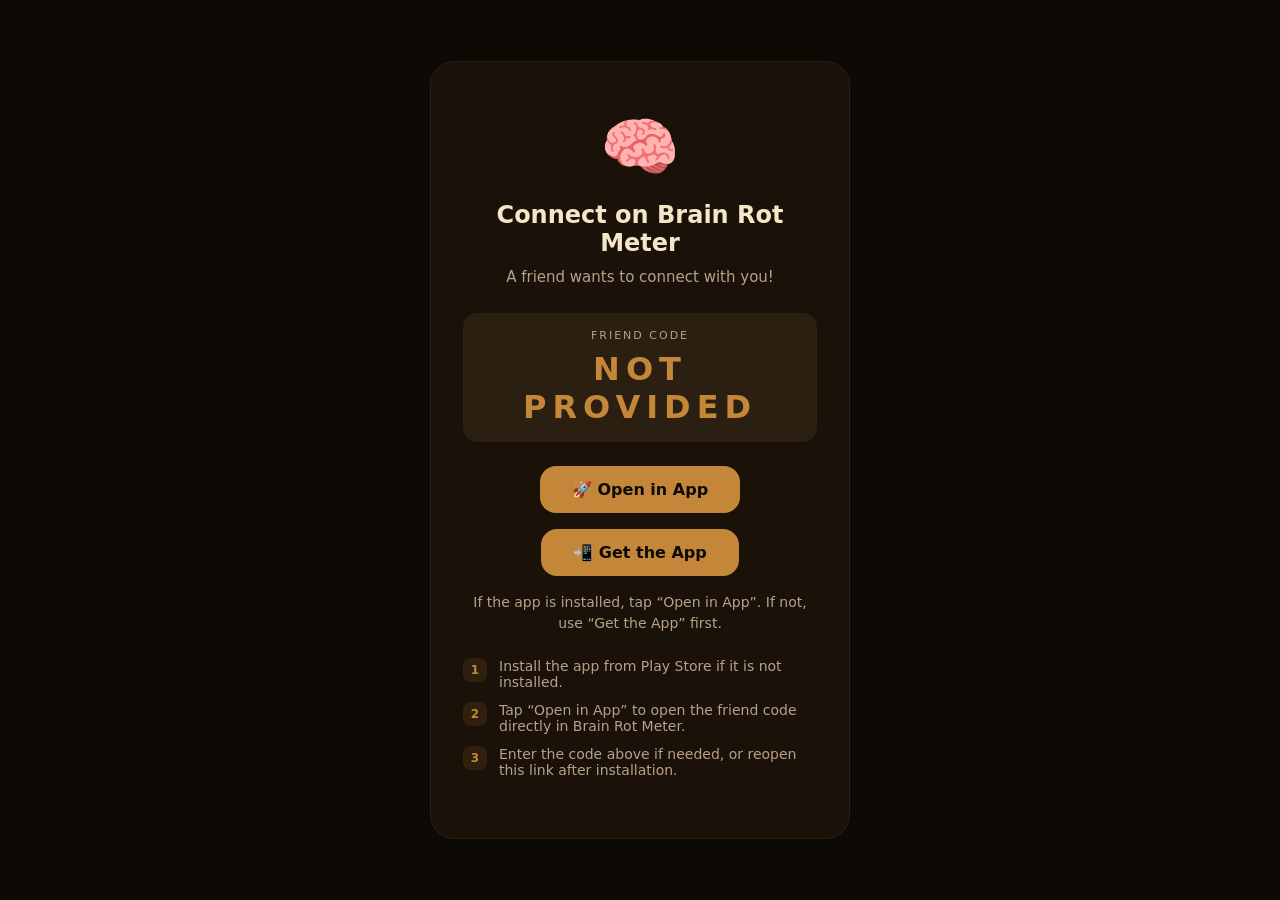
==== connect.html @ c467e9f3 "open in app" ====
<!doctype html>
<html lang="en">
  <head>
    <meta charset="UTF-8" />
    <meta name="viewport" content="width=device-width, initial-scale=1.0" />
    <title>Connect on Brain Rot Meter</title>
    <style>
      * {
        margin: 0;
        padding: 0;
        box-sizing: border-box;
      }
      body {
        font-family: "Segoe UI", system-ui, sans-serif;
        background: #0d0a06;
        color: #f5e6c8;
        display: flex;
        align-items: center;
        justify-content: center;
        min-height: 100vh;
        padding: 24px;
      }
      .card {
        background: #1a1208;
        border: 1px solid #2a1f10;
        border-radius: 24px;
        padding: 48px 32px;
        max-width: 420px;
        width: 100%;
        text-align: center;
      }
      .emoji {
        font-size: 64px;
        margin-bottom: 16px;
      }
      h1 {
        font-size: 24px;
        font-weight: 700;
        margin-bottom: 8px;
      }
      p {
        color: #b8a088;
        font-size: 15px;
        line-height: 1.6;
        margin-bottom: 24px;
      }
      .code-box {
        background: #2a1f10;
        border-radius: 14px;
        padding: 16px 24px;
        margin-bottom: 24px;
      }
      .code-box span {
        font-size: 32px;
        font-weight: 900;
        color: #c4873a;
        letter-spacing: 6px;
      }
      .code-box .label {
        font-size: 11px;
        text-transform: uppercase;
        letter-spacing: 2px;
        color: #b8a088;
        margin-bottom: 8px;
      }
      .btn {
        display: inline-flex;
        align-items: center;
        gap: 8px;
        background: #c4873a;
        color: #0d0a06;
        text-decoration: none;
        font-weight: 700;
        font-size: 16px;
        padding: 14px 32px;
        border-radius: 16px;
        margin-bottom: 16px;
        transition: opacity 0.2s;
      }
      .btn:hover {
        opacity: 0.9;
      }
      .steps {
        text-align: left;
        margin-top: 24px;
      }
      .step {
        display: flex;
        gap: 12px;
        margin-bottom: 12px;
        font-size: 14px;
        color: #b8a088;
      }
      .step-num {
        background: #c4873a20;
        color: #c4873a;
        border-radius: 8px;
        width: 24px;
        height: 24px;
        display: flex;
        align-items: center;
        justify-content: center;
        font-weight: 800;
        font-size: 12px;
        flex-shrink: 0;
      }
    </style>
  </head>
  <body>
    <div class="card">
      <div class="emoji">🧠</div>
      <h1>Connect on Brain Rot Meter</h1>
      <p>A friend wants to connect with you!</p>

      <div class="code-box">
        <div class="label">Friend Code</div>
        <span id="code">------</span>
      </div>

      <a class="btn" id="open-app-btn" href="#" onclick="openInApp(event)">
        🚀 Open in App
      </a>

      <a
        class="btn"
        href="https://play.google.com/store/apps/details?id=com.ramascript.brainrotmeter"
        target="_blank"
        rel="noopener noreferrer"
      >
        📲 Get the App
      </a>

      <p
        style="
          color: #b8a088;
          margin: 0 0 24px;
          font-size: 14px;
          line-height: 1.5;
        "
      >
        If the app is installed, tap “Open in App”. If not, use “Get the App”
        first.
      </p>

      <div class="steps">
        <div class="step">
          <div class="step-num">1</div>
          <div>Install the app from Play Store if it is not installed.</div>
        </div>
        <div class="step">
          <div class="step-num">2</div>
          <div>
            Tap “Open in App” to open the friend code directly in Brain Rot
            Meter.
          </div>
        </div>
        <div class="step">
          <div class="step-num">3</div>
          <div>
            Enter the code above if needed, or reopen this link after
            installation.
          </div>
        </div>
      </div>
    </div>

    <script>
      const params = new URLSearchParams(window.location.search);
      const code = params.get("code");
      const codeNode = document.getElementById("code");
      const host = "ramascript.github.io";
      const path = "/brain-rot-meter/connect";
      const packageName = "com.ramascript.brainrotmeter";
      const fallbackUrl =
        "https://play.google.com/store/apps/details?id=com.ramascript.brainrotmeter";

      function buildIntentUrl(codeValue) {
        const query = codeValue ? `?code=${encodeURIComponent(codeValue)}` : "";
        return `intent://${host}${path}${query}#Intent;scheme=https;package=${packageName};S.browser_fallback_url=${encodeURIComponent(fallbackUrl)};end`;
      }

      function openInApp(event) {
        event.preventDefault();
        const intentUrl = buildIntentUrl(code);
        const start = Date.now();
        const fallbackTimer = setTimeout(() => {
          window.location.href = fallbackUrl;
        }, 1200);

        window.location.href = intentUrl;

        document.addEventListener("visibilitychange", () => {
          if (document.hidden) {
            clearTimeout(fallbackTimer);
          }
        });
      }

      if (code) {
        codeNode.textContent = code.toUpperCase();
      } else {
        codeNode.textContent = "NOT PROVIDED";
      }
    </script>
  </body>
</html>
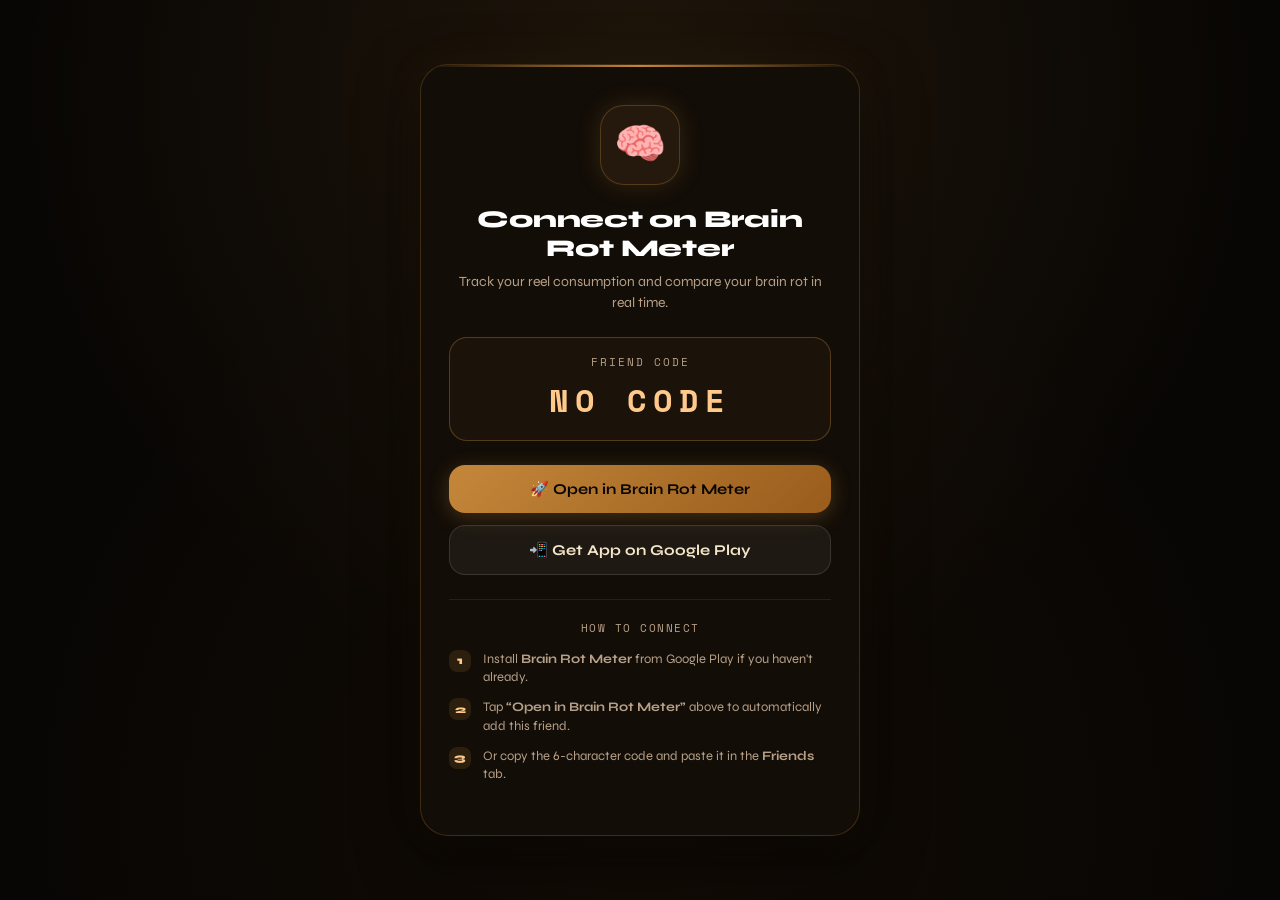
==== commit 3e909161: "feat(web): update domain to ramascript.com, add friends showcase, 25 brain stages, and rich connect " ====
--- a/connect.html
+++ b/connect.html
@@ -3,7 +3,44 @@
   <head>
     <meta charset="UTF-8" />
     <meta name="viewport" content="width=device-width, initial-scale=1.0" />
-    <title>Connect on Brain Rot Meter</title>
+    <title>Connect with Friends — Brain Rot Meter</title>
+    <meta
+      name="description"
+      content="A friend challenged you to connect on Brain Rot Meter! Compare your daily Instagram Reels and YouTube Shorts screen rot in real time."
+    />
+    <meta name="theme-color" content="#0d0a06" />
+
+    <!-- Open Graph / Facebook / WhatsApp -->
+    <meta property="og:type" content="website" />
+    <meta property="og:title" content="🧠 Connect on Brain Rot Meter" />
+    <meta
+      property="og:description"
+      content="Track your reel consumption and see who rots their brain faster. No fluff, just the raw truth."
+    />
+    <meta
+      property="og:image"
+      content="https://ramascript.com/brain-rot-meter/og-image.png"
+    />
+    <meta
+      property="og:url"
+      content="https://ramascript.com/brain-rot-meter/connect"
+    />
+
+    <!-- Twitter Card -->
+    <meta name="twitter:card" content="summary_large_image" />
+    <meta name="twitter:title" content="🧠 Connect on Brain Rot Meter" />
+    <meta
+      name="twitter:description"
+      content="Compare your daily reel consumption with friends in real time."
+    />
+
+    <link rel="preconnect" href="https://fonts.googleapis.com" />
+    <link rel="preconnect" href="https://fonts.gstatic.com" crossorigin />
+    <link
+      href="https://fonts.googleapis.com/css2?family=Space+Mono:wght@400;700&family=Syne:wght@600;700;800&display=swap"
+      rel="stylesheet"
+    />
+
     <style>
       * {
         margin: 0;
@@ -11,181 +48,415 @@
         box-sizing: border-box;
       }
       body {
-        font-family: "Segoe UI", system-ui, sans-serif;
-        background: #0d0a06;
+        font-family: "Syne", system-ui, -apple-system, sans-serif;
+        background: #080604;
         color: #f5e6c8;
         display: flex;
         align-items: center;
         justify-content: center;
         min-height: 100vh;
-        padding: 24px;
+        padding: 24px 16px;
+        background-image: 
+          radial-gradient(circle at 50% 10%, rgba(196, 135, 58, 0.12) 0%, transparent 60%),
+          radial-gradient(circle at 50% 90%, rgba(139, 69, 19, 0.08) 0%, transparent 60%);
       }
       .card {
-        background: #1a1208;
-        border: 1px solid #2a1f10;
-        border-radius: 24px;
-        padding: 48px 32px;
-        max-width: 420px;
+        background: #120d07;
+        border: 1px solid rgba(196, 135, 58, 0.25);
+        border-radius: 28px;
+        padding: 40px 28px;
+        max-width: 440px;
         width: 100%;
         text-align: center;
-      }
-      .emoji {
-        font-size: 64px;
-        margin-bottom: 16px;
+        box-shadow: 0 20px 60px rgba(0, 0, 0, 0.6), 0 0 40px rgba(196, 135, 58, 0.08);
+        position: relative;
+        overflow: hidden;
+      }
+      .card::before {
+        content: "";
+        position: absolute;
+        top: 0;
+        left: 0;
+        right: 0;
+        height: 2px;
+        background: linear-gradient(90deg, transparent, #c4873a, transparent);
+      }
+      .emoji-wrap {
+        display: inline-flex;
+        align-items: center;
+        justify-content: center;
+        width: 80px;
+        height: 80px;
+        background: rgba(196, 135, 58, 0.1);
+        border: 1px solid rgba(196, 135, 58, 0.3);
+        border-radius: 24px;
+        font-size: 42px;
+        margin-bottom: 20px;
+        box-shadow: 0 0 24px rgba(196, 135, 58, 0.2);
       }
       h1 {
         font-size: 24px;
+        font-weight: 800;
+        margin-bottom: 8px;
+        color: #fff;
+        letter-spacing: -0.01em;
+      }
+      .subtitle {
+        color: #b8a088;
+        font-size: 14px;
+        line-height: 1.5;
+        margin-bottom: 24px;
+      }
+
+      /* Inviter preview badge */
+      .inviter-card {
+        background: rgba(196, 135, 58, 0.08);
+        border: 1px dashed rgba(196, 135, 58, 0.35);
+        border-radius: 16px;
+        padding: 14px 16px;
+        margin-bottom: 20px;
+        display: none; /* Shown dynamically if name exists */
+        align-items: center;
+        gap: 12px;
+        text-align: left;
+      }
+      .inviter-avatar {
+        font-size: 26px;
+        width: 44px;
+        height: 44px;
+        background: rgba(196, 135, 58, 0.15);
+        border-radius: 12px;
+        display: flex;
+        align-items: center;
+        justify-content: center;
+        flex-shrink: 0;
+      }
+      .inviter-info {
+        flex: 1;
+        min-width: 0;
+      }
+      .inviter-name {
+        font-size: 15px;
         font-weight: 700;
-        margin-bottom: 8px;
-      }
-      p {
-        color: #b8a088;
-        font-size: 15px;
-        line-height: 1.6;
+        color: #fff;
+        white-space: nowrap;
+        overflow: hidden;
+        text-overflow: ellipsis;
+      }
+      .inviter-status {
+        font-size: 12px;
+        color: #c4873a;
+        font-weight: 600;
+      }
+
+      /* Code box */
+      .code-box {
+        background: #1b130a;
+        border: 1px solid rgba(196, 135, 58, 0.35);
+        border-radius: 18px;
+        padding: 16px 20px;
         margin-bottom: 24px;
-      }
-      .code-box {
-        background: #2a1f10;
-        border-radius: 14px;
-        padding: 16px 24px;
-        margin-bottom: 24px;
-      }
-      .code-box span {
-        font-size: 32px;
-        font-weight: 900;
-        color: #c4873a;
-        letter-spacing: 6px;
+        position: relative;
       }
       .code-box .label {
         font-size: 11px;
+        font-family: "Space Mono", monospace;
         text-transform: uppercase;
         letter-spacing: 2px;
         color: #b8a088;
-        margin-bottom: 8px;
+        margin-bottom: 6px;
+      }
+      .code-display {
+        font-family: "Space Mono", monospace;
+        font-size: 32px;
+        font-weight: 700;
+        color: #ffc98b;
+        letter-spacing: 6px;
+        display: block;
+      }
+      .copy-btn {
+        margin-top: 10px;
+        display: inline-flex;
+        align-items: center;
+        gap: 6px;
+        background: rgba(196, 135, 58, 0.12);
+        border: 1px solid rgba(196, 135, 58, 0.3);
+        color: #f5e6c8;
+        padding: 6px 14px;
+        border-radius: 10px;
+        font-size: 12px;
+        font-weight: 600;
+        cursor: pointer;
+        transition: all 0.2s;
+      }
+      .copy-btn:hover {
+        background: rgba(196, 135, 58, 0.25);
+        color: #fff;
+      }
+
+      /* Primary buttons */
+      .actions {
+        display: flex;
+        flex-direction: column;
+        gap: 12px;
+        margin-bottom: 24px;
       }
       .btn {
         display: inline-flex;
         align-items: center;
-        gap: 8px;
-        background: #c4873a;
-        color: #0d0a06;
+        justify-content: center;
+        gap: 10px;
+        padding: 15px 24px;
+        border-radius: 16px;
+        font-size: 15px;
+        font-weight: 700;
         text-decoration: none;
-        font-weight: 700;
-        font-size: 16px;
-        padding: 14px 32px;
-        border-radius: 16px;
-        margin-bottom: 16px;
-        transition: opacity 0.2s;
-      }
-      .btn:hover {
-        opacity: 0.9;
-      }
+        cursor: pointer;
+        transition: transform 0.15s, opacity 0.2s, box-shadow 0.2s;
+      }
+      .btn:active {
+        transform: scale(0.98);
+      }
+      .btn-primary {
+        background: linear-gradient(135deg, #c4873a 0%, #995c1c 100%);
+        color: #080604;
+        box-shadow: 0 4px 20px rgba(196, 135, 58, 0.3);
+      }
+      .btn-primary:hover {
+        opacity: 0.95;
+        box-shadow: 0 6px 24px rgba(196, 135, 58, 0.45);
+      }
+      .btn-secondary {
+        background: rgba(255, 255, 255, 0.05);
+        border: 1px solid rgba(255, 255, 255, 0.12);
+        color: #f5e6c8;
+      }
+      .btn-secondary:hover {
+        background: rgba(255, 255, 255, 0.08);
+      }
+
+      /* How it works */
       .steps {
         text-align: left;
-        margin-top: 24px;
+        border-top: 1px solid rgba(196, 135, 58, 0.15);
+        padding-top: 20px;
+      }
+      .steps-title {
+        font-size: 11px;
+        font-family: "Space Mono", monospace;
+        text-transform: uppercase;
+        letter-spacing: 1.5px;
+        color: #b8a088;
+        margin-bottom: 14px;
+        text-align: center;
       }
       .step {
         display: flex;
         gap: 12px;
         margin-bottom: 12px;
-        font-size: 14px;
+        font-size: 13px;
         color: #b8a088;
+        line-height: 1.4;
       }
       .step-num {
-        background: #c4873a20;
-        color: #c4873a;
+        background: rgba(196, 135, 58, 0.15);
+        color: #ffc98b;
         border-radius: 8px;
-        width: 24px;
-        height: 24px;
+        width: 22px;
+        height: 22px;
         display: flex;
         align-items: center;
         justify-content: center;
         font-weight: 800;
-        font-size: 12px;
+        font-size: 11px;
         flex-shrink: 0;
+      }
+
+      /* Toast */
+      #toast {
+        position: fixed;
+        bottom: 24px;
+        left: 50%;
+        transform: translateX(-50%) translateY(100px);
+        background: #2a1a08;
+        border: 1px solid #c4873a;
+        color: #fff;
+        padding: 10px 20px;
+        border-radius: 12px;
+        font-size: 13px;
+        font-weight: 600;
+        box-shadow: 0 10px 30px rgba(0, 0, 0, 0.7);
+        opacity: 0;
+        transition: all 0.3s cubic-bezier(0.18, 0.89, 0.32, 1.28);
+        pointer-events: none;
+        z-index: 100;
+      }
+      #toast.show {
+        transform: translateX(-50%) translateY(0);
+        opacity: 1;
       }
     </style>
   </head>
   <body>
     <div class="card">
-      <div class="emoji">🧠</div>
-      <h1>Connect on Brain Rot Meter</h1>
-      <p>A friend wants to connect with you!</p>
-
+      <div class="emoji-wrap" id="header-emoji">🧠</div>
+      <h1 id="title-text">Connect on Brain Rot Meter</h1>
+      <p class="subtitle" id="subtitle-text">
+        Track your reel consumption and compare your brain rot in real time.
+      </p>
+
+      <!-- Dynamic Inviter Preview -->
+      <div class="inviter-card" id="inviter-card">
+        <div class="inviter-avatar" id="inviter-avatar">🫡</div>
+        <div class="inviter-info">
+          <div class="inviter-name" id="inviter-name">Friend</div>
+          <div class="inviter-status" id="inviter-status">
+            Active on Brain Rot Meter
+          </div>
+        </div>
+      </div>
+
+      <!-- Friend Code Display -->
       <div class="code-box">
         <div class="label">Friend Code</div>
-        <span id="code">------</span>
+        <span class="code-display" id="code">------</span>
+        <button class="copy-btn" id="copy-btn" onclick="copyCode()">
+          📋 Copy Code
+        </button>
       </div>
 
-      <a class="btn" id="open-app-btn" href="#" onclick="openInApp(event)">
-        🚀 Open in App
-      </a>
-
-      <a
-        class="btn"
-        href="https://play.google.com/store/apps/details?id=com.ramascript.brainrotmeter"
-        target="_blank"
-        rel="noopener noreferrer"
-      >
-        📲 Get the App
-      </a>
-
-      <p
-        style="
-          color: #b8a088;
-          margin: 0 0 24px;
-          font-size: 14px;
-          line-height: 1.5;
-        "
-      >
-        If the app is installed, tap “Open in App”. If not, use “Get the App”
-        first.
-      </p>
-
+      <!-- Actions -->
+      <div class="actions">
+        <a class="btn btn-primary" id="open-app-btn" href="#" onclick="openInApp(event)">
+          🚀 Open in Brain Rot Meter
+        </a>
+        <a
+          class="btn btn-secondary"
+          id="play-store-btn"
+          href="https://play.google.com/store/apps/details?id=com.ramascript.brainrotmeter"
+          target="_blank"
+          rel="noopener noreferrer"
+        >
+          📲 Get App on Google Play
+        </a>
+      </div>
+
+      <!-- Steps -->
       <div class="steps">
+        <div class="steps-title">How To Connect</div>
         <div class="step">
           <div class="step-num">1</div>
-          <div>Install the app from Play Store if it is not installed.</div>
+          <div>Install <strong>Brain Rot Meter</strong> from Google Play if you haven't already.</div>
         </div>
         <div class="step">
           <div class="step-num">2</div>
-          <div>
-            Tap “Open in App” to open the friend code directly in Brain Rot
-            Meter.
-          </div>
+          <div>Tap <strong>“Open in Brain Rot Meter”</strong> above to automatically add this friend.</div>
         </div>
         <div class="step">
           <div class="step-num">3</div>
-          <div>
-            Enter the code above if needed, or reopen this link after
-            installation.
-          </div>
+          <div>Or copy the 6-character code and paste it in the <strong>Friends</strong> tab.</div>
         </div>
       </div>
     </div>
 
+    <div id="toast">Copied to clipboard!</div>
+
     <script>
       const params = new URLSearchParams(window.location.search);
-      const code = params.get("code");
+      const code = (params.get("code") || "").trim().toUpperCase();
+      const inviterName = (params.get("name") || "").trim();
+      const inviterStage = (params.get("stage") || "").trim();
+      const inviterCount = params.get("count");
+
       const codeNode = document.getElementById("code");
-      const host = "ramascript.github.io";
-      const path = "/brain-rot-meter/connect";
+      const titleNode = document.getElementById("title-text");
+      const subtitleNode = document.getElementById("subtitle-text");
+      const inviterCard = document.getElementById("inviter-card");
+      const inviterNameNode = document.getElementById("inviter-name");
+      const inviterStatusNode = document.getElementById("inviter-status");
+      const inviterAvatarNode = document.getElementById("inviter-avatar");
+      const openAppBtn = document.getElementById("open-app-btn");
+      const playStoreBtn = document.getElementById("play-store-btn");
+
       const packageName = "com.ramascript.brainrotmeter";
-      const fallbackUrl =
-        "https://play.google.com/store/apps/details?id=com.ramascript.brainrotmeter";
+      const fallbackUrl = `https://play.google.com/store/apps/details?id=${packageName}&referrer=utm_source%3Dfriend_invite${code ? `%26utm_campaign%3Dcode_${code}` : ''}`;
+      playStoreBtn.href = fallbackUrl;
+
+      // Stage name/emoji helper
+      const STAGE_MOODS = {
+        1: "Perfectly Healthy 🌱",
+        2: "Slightly Distracted 🙂",
+        3: "Brain Fog 🌫️",
+        4: "Sleepy Mode 😴",
+        5: "Overstimulated ⚡",
+        6: "Fried 🍳",
+        7: "Damaged 💀",
+        8: "Rotting 🦠",
+        9: "Critical ☢️",
+        10: "Dead Brain ⬛",
+        11: "Ghost Brain 👻",
+        15: "Internet Spirit 🔮",
+        20: "Cosmic Doomscroller 🌀",
+        25: "Singular Omni-Mind ☠️"
+      };
+
+      // Populate Code
+      if (code) {
+        codeNode.textContent = code;
+      } else {
+        codeNode.textContent = "NO CODE";
+        document.getElementById("copy-btn").style.display = "none";
+      }
+
+      // Populate Inviter Details if provided
+      if (inviterName) {
+        titleNode.textContent = `${inviterName} challenged you!`;
+        subtitleNode.textContent = "Connect to see who is doomscrolling more reels every day.";
+        inviterCard.style.display = "flex";
+        inviterNameNode.textContent = inviterName;
+
+        let statusText = "Ready to compare brain rot";
+        if (inviterCount && Number(inviterCount) > 0) {
+          statusText = `${inviterCount} reels watched today`;
+        } else if (inviterStage) {
+          statusText = `Stage ${inviterStage}: ${STAGE_MOODS[inviterStage] || 'Active Scroller'}`;
+        }
+        inviterStatusNode.textContent = statusText;
+
+        if (inviterStage && Number(inviterStage) >= 10) {
+          inviterAvatarNode.textContent = "🧟";
+        } else if (inviterStage && Number(inviterStage) >= 6) {
+          inviterAvatarNode.textContent = "🍳";
+        } else {
+          inviterAvatarNode.textContent = "🧠";
+        }
+      }
+
+      // Dynamic host resolution: Works for ramascript.com, ramascript.github.io, localhost, etc.
+      const currentHost = window.location.host || "ramascript.com";
+      const currentPath = window.location.pathname.replace(/\/connect(\.html)?$/, '/connect').replace(/\/$/, '');
 
       function buildIntentUrl(codeValue) {
         const query = codeValue ? `?code=${encodeURIComponent(codeValue)}` : "";
-        return `intent://${host}${path}${query}#Intent;scheme=https;package=${packageName};S.browser_fallback_url=${encodeURIComponent(fallbackUrl)};end`;
-      }
+        // Modern Android Intent URL
+        return `intent://${currentHost}${currentPath}${query}#Intent;scheme=https;package=${packageName};S.browser_fallback_url=${encodeURIComponent(fallbackUrl)};end`;
+      }
+
+      const intentUrl = buildIntentUrl(code);
+      openAppBtn.href = intentUrl;
 
       function openInApp(event) {
-        event.preventDefault();
-        const intentUrl = buildIntentUrl(code);
-        const start = Date.now();
+        if (event) event.preventDefault();
+        if (!code) {
+          window.location.href = fallbackUrl;
+          return;
+        }
+
+        // Try direct custom scheme fallback first, then intent
         const fallbackTimer = setTimeout(() => {
+          // If browser is still open after 1.4s, offer download/fallback
           window.location.href = fallbackUrl;
-        }, 1200);
+        }, 1400);
 
         window.location.href = intentUrl;
 
@@ -196,10 +467,36 @@
         });
       }
 
-      if (code) {
-        codeNode.textContent = code.toUpperCase();
-      } else {
-        codeNode.textContent = "NOT PROVIDED";
+      function copyCode() {
+        if (!code) return;
+        navigator.clipboard.writeText(code).then(() => {
+          showToast(`Friend code ${code} copied!`);
+        }).catch(() => {
+          // Fallback
+          const ta = document.createElement("textarea");
+          ta.value = code;
+          document.body.appendChild(ta);
+          ta.select();
+          document.execCommand("copy");
+          document.body.removeChild(ta);
+          showToast(`Friend code ${code} copied!`);
+        });
+      }
+
+      function showToast(msg) {
+        const toast = document.getElementById("toast");
+        toast.textContent = msg;
+        toast.classList.add("show");
+        setTimeout(() => toast.classList.remove("show"), 2500);
+      }
+
+      // Auto-trigger if launched on mobile with a valid code
+      const isMobile = /Android|iPhone|iPad|iPod/i.test(navigator.userAgent);
+      if (isMobile && code && !sessionStorage.getItem("attempted_app_open")) {
+        sessionStorage.setItem("attempted_app_open", "true");
+        setTimeout(() => {
+          openInApp();
+        }, 300);
       }
     </script>
   </body>
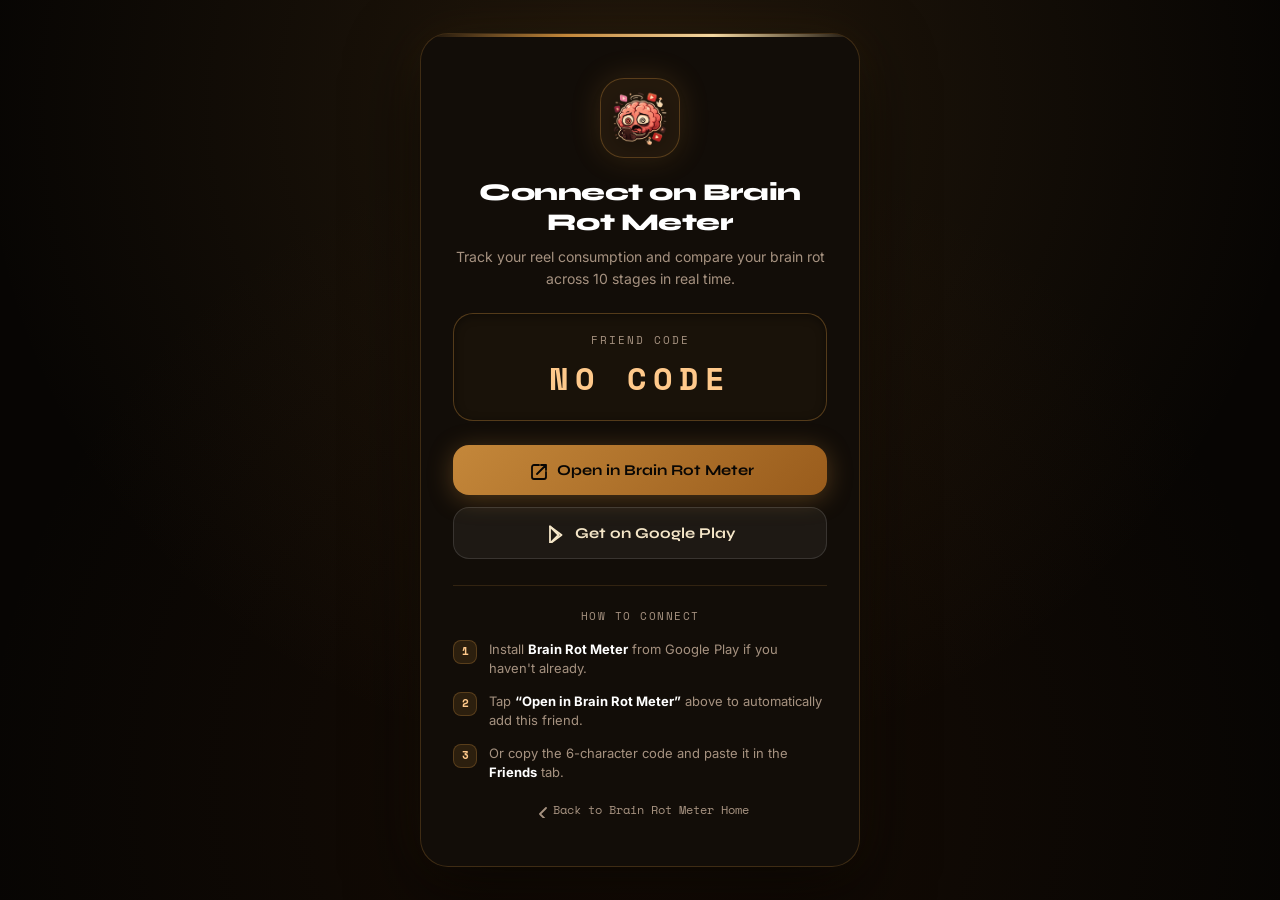
==== commit 3baa2afa: "new" ====
--- a/connect.html
+++ b/connect.html
@@ -6,16 +6,16 @@
     <title>Connect with Friends — Brain Rot Meter</title>
     <meta
       name="description"
-      content="A friend challenged you to connect on Brain Rot Meter! Compare your daily Instagram Reels and YouTube Shorts screen rot in real time."
+      content="A friend challenged you to connect on Brain Rot Meter! Compare your daily Instagram Reels and YouTube Shorts screen rot in real time across 10 stages."
     />
-    <meta name="theme-color" content="#0d0a06" />
-
-    <!-- Open Graph / Facebook / WhatsApp -->
+    <meta name="theme-color" content="#080604" />
+
+    <!-- Open Graph -->
     <meta property="og:type" content="website" />
-    <meta property="og:title" content="🧠 Connect on Brain Rot Meter" />
+    <meta property="og:title" content="Connect on Brain Rot Meter" />
     <meta
       property="og:description"
-      content="Track your reel consumption and see who rots their brain faster. No fluff, just the raw truth."
+      content="Track your reel consumption and see who rots their brain faster across 10 stages. No fluff, just the raw truth."
     />
     <meta
       property="og:image"
@@ -28,7 +28,7 @@
 
     <!-- Twitter Card -->
     <meta name="twitter:card" content="summary_large_image" />
-    <meta name="twitter:title" content="🧠 Connect on Brain Rot Meter" />
+    <meta name="twitter:title" content="Connect on Brain Rot Meter" />
     <meta
       name="twitter:description"
       content="Compare your daily reel consumption with friends in real time."
@@ -37,105 +37,159 @@
     <link rel="preconnect" href="https://fonts.googleapis.com" />
     <link rel="preconnect" href="https://fonts.gstatic.com" crossorigin />
     <link
-      href="https://fonts.googleapis.com/css2?family=Space+Mono:wght@400;700&family=Syne:wght@600;700;800&display=swap"
+      href="https://fonts.googleapis.com/css2?family=Space+Mono:wght@400;700&family=Syne:wght@600;700;800&family=Inter:wght@400;500;600;700&display=swap"
       rel="stylesheet"
     />
 
     <style>
+      :root {
+        --bg: #070503;
+        --card-bg: #120d08;
+        --accent: #F4D7A1;
+        --secondary: #FFC98B;
+        --primary: #C4873A;
+        --border: rgba(196, 135, 58, 0.25);
+        --text: #F5E6C8;
+        --text-dim: #A69280;
+        --font-display: "Syne", sans-serif;
+        --font-mono: "Space Mono", monospace;
+        --font-body: "Inter", sans-serif;
+      }
+
       * {
         margin: 0;
         padding: 0;
         box-sizing: border-box;
       }
+
       body {
-        font-family: "Syne", system-ui, -apple-system, sans-serif;
-        background: #080604;
-        color: #f5e6c8;
+        font-family: var(--font-body);
+        background: var(--bg);
+        color: var(--text);
         display: flex;
         align-items: center;
         justify-content: center;
         min-height: 100vh;
-        padding: 24px 16px;
+        padding: 32px 16px;
         background-image: 
-          radial-gradient(circle at 50% 10%, rgba(196, 135, 58, 0.12) 0%, transparent 60%),
-          radial-gradient(circle at 50% 90%, rgba(139, 69, 19, 0.08) 0%, transparent 60%);
-      }
+          radial-gradient(circle at 50% 12%, rgba(196, 135, 58, 0.15) 0%, transparent 65%),
+          radial-gradient(circle at 50% 88%, rgba(139, 69, 19, 0.12) 0%, transparent 65%);
+        background-attachment: fixed;
+      }
+
+      /* Hugeicons inline styling */
+      .hgi {
+        width: 20px;
+        height: 20px;
+        display: inline-block;
+        vertical-align: middle;
+        stroke: currentColor;
+        stroke-width: 1.8;
+        stroke-linecap: round;
+        stroke-linejoin: round;
+        fill: none;
+        flex-shrink: 0;
+      }
+      .hgi-sm { width: 16px; height: 16px; }
+      .hgi-md { width: 22px; height: 22px; }
+      .hgi-lg { width: 28px; height: 28px; }
+
       .card {
-        background: #120d07;
-        border: 1px solid rgba(196, 135, 58, 0.25);
+        background: var(--card-bg);
+        border: 1px solid var(--border);
         border-radius: 28px;
-        padding: 40px 28px;
+        padding: 44px 32px;
         max-width: 440px;
         width: 100%;
         text-align: center;
-        box-shadow: 0 20px 60px rgba(0, 0, 0, 0.6), 0 0 40px rgba(196, 135, 58, 0.08);
+        box-shadow: 0 24px 70px rgba(0, 0, 0, 0.7), 0 0 50px rgba(196, 135, 58, 0.1);
         position: relative;
         overflow: hidden;
-      }
+        backdrop-filter: blur(16px);
+      }
+
       .card::before {
         content: "";
         position: absolute;
         top: 0;
         left: 0;
         right: 0;
-        height: 2px;
-        background: linear-gradient(90deg, transparent, #c4873a, transparent);
-      }
-      .emoji-wrap {
+        height: 3px;
+        background: linear-gradient(90deg, transparent, var(--primary), var(--accent), transparent);
+      }
+
+      .brand-wrap {
         display: inline-flex;
         align-items: center;
         justify-content: center;
         width: 80px;
         height: 80px;
         background: rgba(196, 135, 58, 0.1);
-        border: 1px solid rgba(196, 135, 58, 0.3);
+        border: 1px solid rgba(196, 135, 58, 0.35);
         border-radius: 24px;
-        font-size: 42px;
         margin-bottom: 20px;
-        box-shadow: 0 0 24px rgba(196, 135, 58, 0.2);
-      }
+        box-shadow: 0 0 30px rgba(196, 135, 58, 0.2);
+        position: relative;
+      }
+
+      .brand-logo-img {
+        width: 56px;
+        height: 56px;
+        object-fit: contain;
+        filter: drop-shadow(0 4px 12px rgba(0,0,0,0.4));
+      }
+
       h1 {
+        font-family: var(--font-display);
         font-size: 24px;
         font-weight: 800;
         margin-bottom: 8px;
         color: #fff;
-        letter-spacing: -0.01em;
-      }
+        letter-spacing: -0.02em;
+        line-height: 1.25;
+      }
+
       .subtitle {
-        color: #b8a088;
+        color: var(--text-dim);
         font-size: 14px;
-        line-height: 1.5;
+        line-height: 1.55;
         margin-bottom: 24px;
-      }
-
-      /* Inviter preview badge */
+        font-family: var(--font-body);
+      }
+
+      /* Inviter preview card */
       .inviter-card {
         background: rgba(196, 135, 58, 0.08);
         border: 1px dashed rgba(196, 135, 58, 0.35);
-        border-radius: 16px;
-        padding: 14px 16px;
-        margin-bottom: 20px;
-        display: none; /* Shown dynamically if name exists */
-        align-items: center;
-        gap: 12px;
+        border-radius: 18px;
+        padding: 14px 18px;
+        margin-bottom: 22px;
+        display: none;
+        align-items: center;
+        gap: 14px;
         text-align: left;
       }
+
       .inviter-avatar {
-        font-size: 26px;
         width: 44px;
         height: 44px;
         background: rgba(196, 135, 58, 0.15);
+        border: 1px solid rgba(196, 135, 58, 0.3);
         border-radius: 12px;
         display: flex;
         align-items: center;
         justify-content: center;
         flex-shrink: 0;
-      }
+        color: var(--accent);
+      }
+
       .inviter-info {
         flex: 1;
         min-width: 0;
       }
+
       .inviter-name {
+        font-family: var(--font-display);
         font-size: 15px;
         font-weight: 700;
         color: #fff;
@@ -143,64 +197,76 @@
         overflow: hidden;
         text-overflow: ellipsis;
       }
+
       .inviter-status {
         font-size: 12px;
-        color: #c4873a;
+        color: var(--secondary);
         font-weight: 600;
+        font-family: var(--font-mono);
+        margin-top: 2px;
       }
 
       /* Code box */
       .code-box {
-        background: #1b130a;
+        background: #191209;
         border: 1px solid rgba(196, 135, 58, 0.35);
-        border-radius: 18px;
-        padding: 16px 20px;
+        border-radius: 20px;
+        padding: 18px 20px;
         margin-bottom: 24px;
         position: relative;
-      }
+        box-shadow: inset 0 2px 10px rgba(0,0,0,0.4);
+      }
+
       .code-box .label {
         font-size: 11px;
-        font-family: "Space Mono", monospace;
+        font-family: var(--font-mono);
         text-transform: uppercase;
         letter-spacing: 2px;
-        color: #b8a088;
+        color: var(--text-dim);
         margin-bottom: 6px;
       }
+
       .code-display {
-        font-family: "Space Mono", monospace;
+        font-family: var(--font-mono);
         font-size: 32px;
         font-weight: 700;
         color: #ffc98b;
         letter-spacing: 6px;
         display: block;
       }
+
       .copy-btn {
-        margin-top: 10px;
+        margin-top: 12px;
         display: inline-flex;
         align-items: center;
-        gap: 6px;
-        background: rgba(196, 135, 58, 0.12);
-        border: 1px solid rgba(196, 135, 58, 0.3);
-        color: #f5e6c8;
-        padding: 6px 14px;
-        border-radius: 10px;
+        gap: 8px;
+        background: rgba(196, 135, 58, 0.14);
+        border: 1px solid rgba(196, 135, 58, 0.35);
+        color: var(--text);
+        padding: 8px 16px;
+        border-radius: 12px;
         font-size: 12px;
         font-weight: 600;
+        font-family: var(--font-mono);
         cursor: pointer;
         transition: all 0.2s;
       }
+
       .copy-btn:hover {
         background: rgba(196, 135, 58, 0.25);
+        border-color: var(--accent);
         color: #fff;
-      }
-
-      /* Primary buttons */
+        transform: translateY(-1px);
+      }
+
+      /* Actions */
       .actions {
         display: flex;
         flex-direction: column;
         gap: 12px;
-        margin-bottom: 24px;
-      }
+        margin-bottom: 26px;
+      }
+
       .btn {
         display: inline-flex;
         align-items: center;
@@ -210,66 +276,105 @@
         border-radius: 16px;
         font-size: 15px;
         font-weight: 700;
+        font-family: var(--font-display);
         text-decoration: none;
         cursor: pointer;
-        transition: transform 0.15s, opacity 0.2s, box-shadow 0.2s;
-      }
+        transition: transform 0.15s, opacity 0.2s, box-shadow 0.2s, background 0.2s;
+      }
+
       .btn:active {
         transform: scale(0.98);
       }
+
       .btn-primary {
         background: linear-gradient(135deg, #c4873a 0%, #995c1c 100%);
         color: #080604;
-        box-shadow: 0 4px 20px rgba(196, 135, 58, 0.3);
-      }
+        box-shadow: 0 4px 24px rgba(196, 135, 58, 0.35);
+        border: none;
+      }
+
       .btn-primary:hover {
         opacity: 0.95;
-        box-shadow: 0 6px 24px rgba(196, 135, 58, 0.45);
-      }
+        box-shadow: 0 6px 30px rgba(196, 135, 58, 0.5);
+        color: #000;
+      }
+
       .btn-secondary {
         background: rgba(255, 255, 255, 0.05);
         border: 1px solid rgba(255, 255, 255, 0.12);
-        color: #f5e6c8;
-      }
+        color: var(--text);
+      }
+
       .btn-secondary:hover {
-        background: rgba(255, 255, 255, 0.08);
-      }
-
-      /* How it works */
+        background: rgba(255, 255, 255, 0.09);
+        border-color: var(--accent);
+        color: #fff;
+      }
+
+      /* Steps */
       .steps {
         text-align: left;
-        border-top: 1px solid rgba(196, 135, 58, 0.15);
-        padding-top: 20px;
-      }
+        border-top: 1px solid rgba(196, 135, 58, 0.18);
+        padding-top: 22px;
+      }
+
       .steps-title {
         font-size: 11px;
-        font-family: "Space Mono", monospace;
+        font-family: var(--font-mono);
         text-transform: uppercase;
         letter-spacing: 1.5px;
-        color: #b8a088;
-        margin-bottom: 14px;
+        color: var(--text-dim);
+        margin-bottom: 16px;
         text-align: center;
       }
+
       .step {
         display: flex;
         gap: 12px;
-        margin-bottom: 12px;
+        margin-bottom: 14px;
         font-size: 13px;
-        color: #b8a088;
-        line-height: 1.4;
-      }
+        color: var(--text-dim);
+        line-height: 1.45;
+      }
+
+      .step:last-child {
+        margin-bottom: 0;
+      }
+
       .step-num {
         background: rgba(196, 135, 58, 0.15);
+        border: 1px solid rgba(196, 135, 58, 0.3);
         color: #ffc98b;
         border-radius: 8px;
-        width: 22px;
-        height: 22px;
+        width: 24px;
+        height: 24px;
         display: flex;
         align-items: center;
         justify-content: center;
-        font-weight: 800;
+        font-weight: 700;
         font-size: 11px;
+        font-family: var(--font-mono);
         flex-shrink: 0;
+      }
+
+      .step strong {
+        color: #fff;
+      }
+
+      .back-home {
+        display: inline-flex;
+        align-items: center;
+        gap: 6px;
+        font-size: 12px;
+        font-family: var(--font-mono);
+        color: var(--text-dim);
+        text-decoration: none;
+        margin-top: 20px;
+        transition: color 0.2s;
+      }
+
+      .back-home:hover {
+        color: var(--accent);
       }
 
       /* Toast */
@@ -279,18 +384,23 @@
         left: 50%;
         transform: translateX(-50%) translateY(100px);
         background: #2a1a08;
-        border: 1px solid #c4873a;
+        border: 1px solid var(--primary);
         color: #fff;
         padding: 10px 20px;
         border-radius: 12px;
         font-size: 13px;
+        font-family: var(--font-mono);
         font-weight: 600;
         box-shadow: 0 10px 30px rgba(0, 0, 0, 0.7);
         opacity: 0;
         transition: all 0.3s cubic-bezier(0.18, 0.89, 0.32, 1.28);
         pointer-events: none;
         z-index: 100;
-      }
+        display: flex;
+        align-items: center;
+        gap: 8px;
+      }
+
       #toast.show {
         transform: translateX(-50%) translateY(0);
         opacity: 1;
@@ -298,16 +408,47 @@
     </style>
   </head>
   <body>
+    <!-- Hugeicons master SVG defs -->
+    <svg xmlns="http://www.w3.org/2000/svg" style="display: none;">
+      <defs>
+        <g id="hgi-user">
+          <circle cx="12" cy="8" r="3.5" />
+          <path d="M6 19c0-3 2.7-5 6-5s6 2 6 5" />
+        </g>
+        <g id="hgi-copy">
+          <path d="M8 4h10a2 2 0 012 2v10M16 8H6a2 2 0 00-2 2v10a2 2 0 002 2h10a2 2 0 002-2V10a2 2 0 00-2-2z" />
+        </g>
+        <g id="hgi-open-in-new">
+          <path d="M12 5H7a2 2 0 00-2 2v10a2 2 0 002 2h10a2 2 0 002-2v-5M14 5h5v5M10 14L19 5" />
+        </g>
+        <g id="hgi-google-play">
+          <path d="M5 3.5l11.5 8.5L5 20.5V3.5z" stroke-linejoin="round" />
+          <path d="M5 3.5l8.5 8.5M5 20.5l8.5-8.5" />
+        </g>
+        <g id="hgi-check">
+          <path d="M5 12l5 5L19 7" />
+        </g>
+        <g id="hgi-arrow-left">
+          <path d="M15 6l-6 6 6 6" />
+        </g>
+      </defs>
+    </svg>
+
     <div class="card">
-      <div class="emoji-wrap" id="header-emoji">🧠</div>
+      <div class="brand-wrap">
+        <img src="assets/logo.png" alt="Brain Rot Meter" class="brand-logo-img" />
+      </div>
+
       <h1 id="title-text">Connect on Brain Rot Meter</h1>
       <p class="subtitle" id="subtitle-text">
-        Track your reel consumption and compare your brain rot in real time.
+        Track your reel consumption and compare your brain rot across 10 stages in real time.
       </p>
 
       <!-- Dynamic Inviter Preview -->
       <div class="inviter-card" id="inviter-card">
-        <div class="inviter-avatar" id="inviter-avatar">🫡</div>
+        <div class="inviter-avatar" id="inviter-avatar">
+          <svg class="hgi hgi-md"><use href="#hgi-user"></use></svg>
+        </div>
         <div class="inviter-info">
           <div class="inviter-name" id="inviter-name">Friend</div>
           <div class="inviter-status" id="inviter-status">
@@ -321,14 +462,16 @@
         <div class="label">Friend Code</div>
         <span class="code-display" id="code">------</span>
         <button class="copy-btn" id="copy-btn" onclick="copyCode()">
-          📋 Copy Code
+          <svg class="hgi hgi-sm"><use href="#hgi-copy"></use></svg>
+          <span>Copy Code</span>
         </button>
       </div>
 
       <!-- Actions -->
       <div class="actions">
         <a class="btn btn-primary" id="open-app-btn" href="#" onclick="openInApp(event)">
-          🚀 Open in Brain Rot Meter
+          <svg class="hgi"><use href="#hgi-open-in-new"></use></svg>
+          <span>Open in Brain Rot Meter</span>
         </a>
         <a
           class="btn btn-secondary"
@@ -337,7 +480,8 @@
           target="_blank"
           rel="noopener noreferrer"
         >
-          📲 Get App on Google Play
+          <svg class="hgi"><use href="#hgi-google-play"></use></svg>
+          <span>Get on Google Play</span>
         </a>
       </div>
 
@@ -357,9 +501,17 @@
           <div>Or copy the 6-character code and paste it in the <strong>Friends</strong> tab.</div>
         </div>
       </div>
+
+      <a href="index.html" class="back-home">
+        <svg class="hgi hgi-sm"><use href="#hgi-arrow-left"></use></svg>
+        <span>Back to Brain Rot Meter Home</span>
+      </a>
     </div>
 
-    <div id="toast">Copied to clipboard!</div>
+    <div id="toast">
+      <svg class="hgi hgi-sm" style="color: #4ade80;"><use href="#hgi-check"></use></svg>
+      <span id="toast-text">Copied to clipboard!</span>
+    </div>
 
     <script>
       const params = new URLSearchParams(window.location.search);
@@ -374,7 +526,6 @@
       const inviterCard = document.getElementById("inviter-card");
       const inviterNameNode = document.getElementById("inviter-name");
       const inviterStatusNode = document.getElementById("inviter-status");
-      const inviterAvatarNode = document.getElementById("inviter-avatar");
       const openAppBtn = document.getElementById("open-app-btn");
       const playStoreBtn = document.getElementById("play-store-btn");
 
@@ -382,22 +533,18 @@
       const fallbackUrl = `https://play.google.com/store/apps/details?id=${packageName}&referrer=utm_source%3Dfriend_invite${code ? `%26utm_campaign%3Dcode_${code}` : ''}`;
       playStoreBtn.href = fallbackUrl;
 
-      // Stage name/emoji helper
+      // Clean 10 stages mood dictionary (no emojis)
       const STAGE_MOODS = {
-        1: "Perfectly Healthy 🌱",
-        2: "Slightly Distracted 🙂",
-        3: "Brain Fog 🌫️",
-        4: "Sleepy Mode 😴",
-        5: "Overstimulated ⚡",
-        6: "Fried 🍳",
-        7: "Damaged 💀",
-        8: "Rotting 🦠",
-        9: "Critical ☢️",
-        10: "Dead Brain ⬛",
-        11: "Ghost Brain 👻",
-        15: "Internet Spirit 🔮",
-        20: "Cosmic Doomscroller 🌀",
-        25: "Singular Omni-Mind ☠️"
+        1: "Perfectly Healthy",
+        2: "Slightly Distracted",
+        3: "Brain Fog",
+        4: "Sleepy Mode",
+        5: "Overstimulated",
+        6: "Fried",
+        7: "Damaged",
+        8: "Rotting",
+        9: "Critical",
+        10: "Dead Brain"
       };
 
       // Populate Code
@@ -411,7 +558,7 @@
       // Populate Inviter Details if provided
       if (inviterName) {
         titleNode.textContent = `${inviterName} challenged you!`;
-        subtitleNode.textContent = "Connect to see who is doomscrolling more reels every day.";
+        subtitleNode.textContent = "Connect now to compare daily reel counts and brain rot stages in real time.";
         inviterCard.style.display = "flex";
         inviterNameNode.textContent = inviterName;
 
@@ -419,26 +566,18 @@
         if (inviterCount && Number(inviterCount) > 0) {
           statusText = `${inviterCount} reels watched today`;
         } else if (inviterStage) {
-          statusText = `Stage ${inviterStage}: ${STAGE_MOODS[inviterStage] || 'Active Scroller'}`;
+          const stageInt = Math.min(10, Math.max(1, parseInt(inviterStage) || 1));
+          statusText = `Stage ${stageInt}: ${STAGE_MOODS[stageInt] || 'Active Scroller'}`;
         }
         inviterStatusNode.textContent = statusText;
-
-        if (inviterStage && Number(inviterStage) >= 10) {
-          inviterAvatarNode.textContent = "🧟";
-        } else if (inviterStage && Number(inviterStage) >= 6) {
-          inviterAvatarNode.textContent = "🍳";
-        } else {
-          inviterAvatarNode.textContent = "🧠";
-        }
-      }
-
-      // Dynamic host resolution: Works for ramascript.com, ramascript.github.io, localhost, etc.
+      }
+
+      // Dynamic host resolution
       const currentHost = window.location.host || "ramascript.com";
       const currentPath = window.location.pathname.replace(/\/connect(\.html)?$/, '/connect').replace(/\/$/, '');
 
       function buildIntentUrl(codeValue) {
         const query = codeValue ? `?code=${encodeURIComponent(codeValue)}` : "";
-        // Modern Android Intent URL
         return `intent://${currentHost}${currentPath}${query}#Intent;scheme=https;package=${packageName};S.browser_fallback_url=${encodeURIComponent(fallbackUrl)};end`;
       }
 
@@ -452,9 +591,7 @@
           return;
         }
 
-        // Try direct custom scheme fallback first, then intent
         const fallbackTimer = setTimeout(() => {
-          // If browser is still open after 1.4s, offer download/fallback
           window.location.href = fallbackUrl;
         }, 1400);
 
@@ -472,7 +609,6 @@
         navigator.clipboard.writeText(code).then(() => {
           showToast(`Friend code ${code} copied!`);
         }).catch(() => {
-          // Fallback
           const ta = document.createElement("textarea");
           ta.value = code;
           document.body.appendChild(ta);
@@ -485,7 +621,8 @@
 
       function showToast(msg) {
         const toast = document.getElementById("toast");
-        toast.textContent = msg;
+        const toastText = document.getElementById("toast-text");
+        toastText.textContent = msg;
         toast.classList.add("show");
         setTimeout(() => toast.classList.remove("show"), 2500);
       }
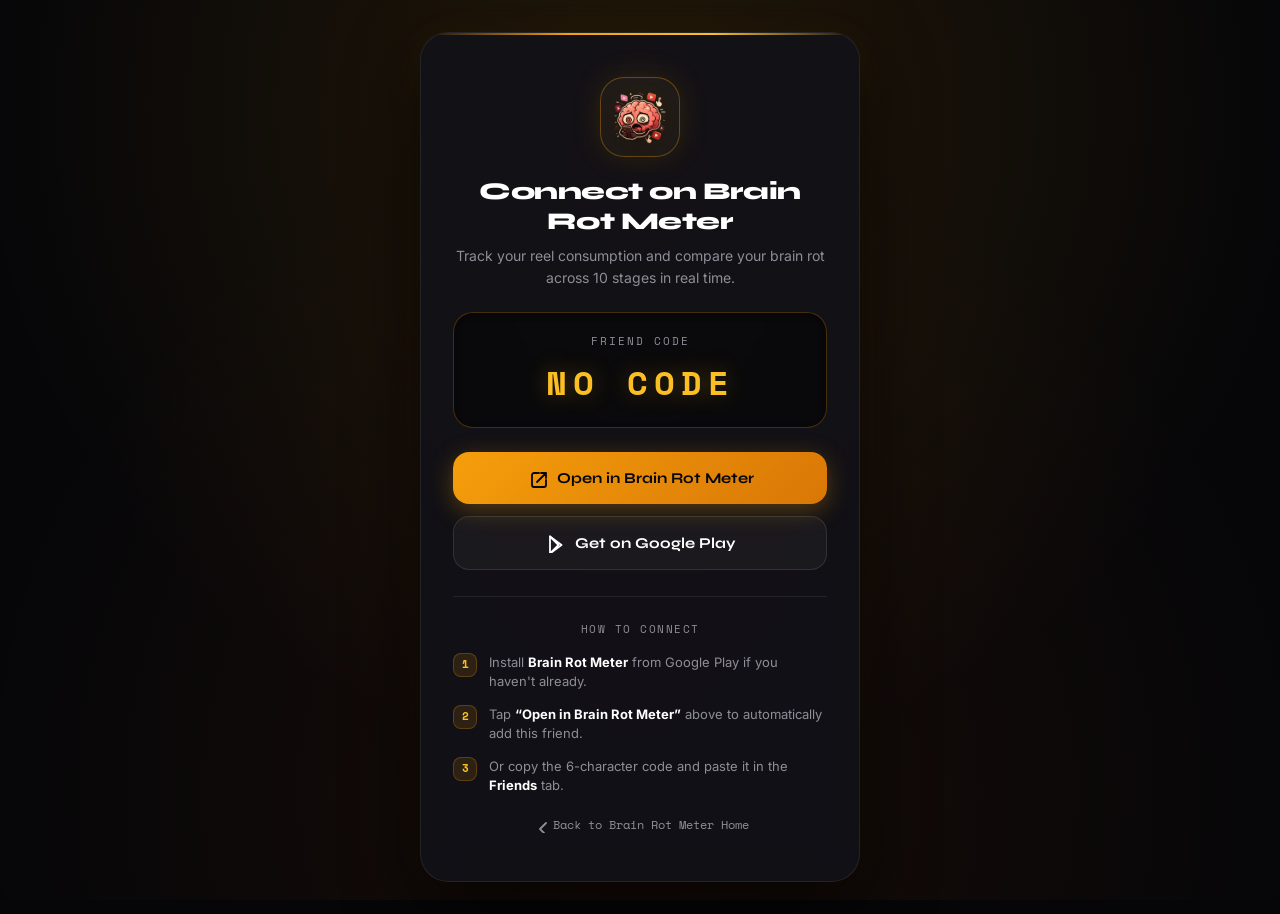
==== commit 7f1e8c37: "feat(web): overhaul UI/UX with obsidian theme, hugeicons, and 10-stage system" ====
--- a/connect.html
+++ b/connect.html
@@ -43,17 +43,19 @@
 
     <style>
       :root {
-        --bg: #070503;
-        --card-bg: #120d08;
-        --accent: #F4D7A1;
-        --secondary: #FFC98B;
-        --primary: #C4873A;
-        --border: rgba(196, 135, 58, 0.25);
-        --text: #F5E6C8;
-        --text-dim: #A69280;
-        --font-display: "Syne", sans-serif;
+        --bg: #060608;
+        --card-bg: rgba(18, 18, 24, 0.88);
+        --accent: #FBBF24;
+        --secondary: #FDE68A;
+        --primary: #F59E0B;
+        --primary-glow: rgba(245, 158, 11, 0.35);
+        --border: rgba(255, 255, 255, 0.08);
+        --border-gold: rgba(245, 158, 11, 0.35);
+        --text: #FFFFFF;
+        --text-dim: #8E8E99;
+        --font-display: "Syne", -apple-system, sans-serif;
         --font-mono: "Space Mono", monospace;
-        --font-body: "Inter", sans-serif;
+        --font-body: "Inter", -apple-system, sans-serif;
       }
 
       * {
@@ -72,8 +74,8 @@
         min-height: 100vh;
         padding: 32px 16px;
         background-image: 
-          radial-gradient(circle at 50% 12%, rgba(196, 135, 58, 0.15) 0%, transparent 65%),
-          radial-gradient(circle at 50% 88%, rgba(139, 69, 19, 0.12) 0%, transparent 65%);
+          radial-gradient(circle at 50% 12%, rgba(245, 158, 11, 0.12) 0%, transparent 65%),
+          radial-gradient(circle at 50% 88%, rgba(234, 88, 12, 0.08) 0%, transparent 65%);
         background-attachment: fixed;
       }
 
@@ -102,10 +104,11 @@
         max-width: 440px;
         width: 100%;
         text-align: center;
-        box-shadow: 0 24px 70px rgba(0, 0, 0, 0.7), 0 0 50px rgba(196, 135, 58, 0.1);
+        box-shadow: 0 24px 70px rgba(0, 0, 0, 0.8), 0 0 40px rgba(245, 158, 11, 0.08);
         position: relative;
         overflow: hidden;
-        backdrop-filter: blur(16px);
+        backdrop-filter: blur(20px);
+        -webkit-backdrop-filter: blur(20px);
       }
 
       .card::before {
@@ -114,7 +117,7 @@
         top: 0;
         left: 0;
         right: 0;
-        height: 3px;
+        height: 2px;
         background: linear-gradient(90deg, transparent, var(--primary), var(--accent), transparent);
       }
 
@@ -124,19 +127,19 @@
         justify-content: center;
         width: 80px;
         height: 80px;
-        background: rgba(196, 135, 58, 0.1);
-        border: 1px solid rgba(196, 135, 58, 0.35);
+        background: radial-gradient(circle, rgba(245, 158, 11, 0.15) 0%, rgba(255, 255, 255, 0.03) 100%);
+        border: 1px solid var(--border-gold);
         border-radius: 24px;
         margin-bottom: 20px;
-        box-shadow: 0 0 30px rgba(196, 135, 58, 0.2);
+        box-shadow: 0 0 30px rgba(245, 158, 11, 0.15);
         position: relative;
       }
 
       .brand-logo-img {
-        width: 56px;
-        height: 56px;
+        width: 54px;
+        height: 54px;
         object-fit: contain;
-        filter: drop-shadow(0 4px 12px rgba(0,0,0,0.4));
+        filter: drop-shadow(0 4px 14px rgba(0,0,0,0.6));
       }
 
       h1 {
@@ -159,28 +162,37 @@
 
       /* Inviter preview card */
       .inviter-card {
-        background: rgba(196, 135, 58, 0.08);
-        border: 1px dashed rgba(196, 135, 58, 0.35);
-        border-radius: 18px;
+        background: rgba(255, 255, 255, 0.03);
+        border: 1px solid var(--border-gold);
+        border-radius: 20px;
         padding: 14px 18px;
         margin-bottom: 22px;
         display: none;
         align-items: center;
         gap: 14px;
         text-align: left;
+        box-shadow: 0 4px 20px rgba(0, 0, 0, 0.3);
       }
 
       .inviter-avatar {
-        width: 44px;
-        height: 44px;
-        background: rgba(196, 135, 58, 0.15);
-        border: 1px solid rgba(196, 135, 58, 0.3);
-        border-radius: 12px;
+        width: 46px;
+        height: 46px;
+        background: rgba(245, 158, 11, 0.12);
+        border: 1px solid rgba(245, 158, 11, 0.3);
+        border-radius: 14px;
         display: flex;
         align-items: center;
         justify-content: center;
         flex-shrink: 0;
         color: var(--accent);
+        overflow: hidden;
+      }
+
+      .inviter-avatar img {
+        width: 100%;
+        height: 100%;
+        object-fit: contain;
+        padding: 4px;
       }
 
       .inviter-info {
@@ -208,13 +220,13 @@
 
       /* Code box */
       .code-box {
-        background: #191209;
-        border: 1px solid rgba(196, 135, 58, 0.35);
+        background: rgba(0, 0, 0, 0.45);
+        border: 1px solid rgba(245, 158, 11, 0.25);
         border-radius: 20px;
-        padding: 18px 20px;
+        padding: 20px;
         margin-bottom: 24px;
         position: relative;
-        box-shadow: inset 0 2px 10px rgba(0,0,0,0.4);
+        box-shadow: inset 0 2px 10px rgba(0,0,0,0.5);
       }
 
       .code-box .label {
@@ -223,40 +235,42 @@
         text-transform: uppercase;
         letter-spacing: 2px;
         color: var(--text-dim);
-        margin-bottom: 6px;
+        margin-bottom: 8px;
       }
 
       .code-display {
         font-family: var(--font-mono);
-        font-size: 32px;
+        font-size: 34px;
         font-weight: 700;
-        color: #ffc98b;
+        color: var(--accent);
         letter-spacing: 6px;
         display: block;
+        text-shadow: 0 0 24px rgba(251, 191, 36, 0.3);
       }
 
       .copy-btn {
-        margin-top: 12px;
+        margin-top: 14px;
         display: inline-flex;
         align-items: center;
         gap: 8px;
-        background: rgba(196, 135, 58, 0.14);
-        border: 1px solid rgba(196, 135, 58, 0.35);
+        background: rgba(255, 255, 255, 0.05);
+        border: 1px solid rgba(255, 255, 255, 0.12);
         color: var(--text);
-        padding: 8px 16px;
+        padding: 9px 18px;
         border-radius: 12px;
         font-size: 12px;
         font-weight: 600;
         font-family: var(--font-mono);
         cursor: pointer;
-        transition: all 0.2s;
+        transition: all 0.2s cubic-bezier(0.16, 1, 0.3, 1);
       }
 
       .copy-btn:hover {
-        background: rgba(196, 135, 58, 0.25);
+        background: rgba(245, 158, 11, 0.15);
         border-color: var(--accent);
         color: #fff;
         transform: translateY(-1px);
+        box-shadow: 0 4px 15px rgba(245, 158, 11, 0.15);
       }
 
       /* Actions */
@@ -272,14 +286,14 @@
         align-items: center;
         justify-content: center;
         gap: 10px;
-        padding: 15px 24px;
+        padding: 16px 24px;
         border-radius: 16px;
         font-size: 15px;
         font-weight: 700;
         font-family: var(--font-display);
         text-decoration: none;
         cursor: pointer;
-        transition: transform 0.15s, opacity 0.2s, box-shadow 0.2s, background 0.2s;
+        transition: all 0.2s cubic-bezier(0.16, 1, 0.3, 1);
       }
 
       .btn:active {
@@ -287,35 +301,37 @@
       }
 
       .btn-primary {
-        background: linear-gradient(135deg, #c4873a 0%, #995c1c 100%);
-        color: #080604;
-        box-shadow: 0 4px 24px rgba(196, 135, 58, 0.35);
+        background: linear-gradient(135deg, #F59E0B 0%, #D97706 100%);
+        color: #060608;
+        box-shadow: 0 6px 24px rgba(245, 158, 11, 0.3);
         border: none;
       }
 
       .btn-primary:hover {
         opacity: 0.95;
-        box-shadow: 0 6px 30px rgba(196, 135, 58, 0.5);
+        box-shadow: 0 8px 32px rgba(245, 158, 11, 0.45);
+        transform: translateY(-1px);
         color: #000;
       }
 
       .btn-secondary {
-        background: rgba(255, 255, 255, 0.05);
-        border: 1px solid rgba(255, 255, 255, 0.12);
+        background: rgba(255, 255, 255, 0.04);
+        border: 1px solid rgba(255, 255, 255, 0.1);
         color: var(--text);
       }
 
       .btn-secondary:hover {
-        background: rgba(255, 255, 255, 0.09);
-        border-color: var(--accent);
+        background: rgba(255, 255, 255, 0.08);
+        border-color: rgba(255, 255, 255, 0.2);
         color: #fff;
+        transform: translateY(-1px);
       }
 
       /* Steps */
       .steps {
         text-align: left;
-        border-top: 1px solid rgba(196, 135, 58, 0.18);
-        padding-top: 22px;
+        border-top: 1px solid var(--border);
+        padding-top: 24px;
       }
 
       .steps-title {
@@ -342,9 +358,9 @@
       }
 
       .step-num {
-        background: rgba(196, 135, 58, 0.15);
-        border: 1px solid rgba(196, 135, 58, 0.3);
-        color: #ffc98b;
+        background: rgba(245, 158, 11, 0.12);
+        border: 1px solid rgba(245, 158, 11, 0.25);
+        color: var(--accent);
         border-radius: 8px;
         width: 24px;
         height: 24px;
@@ -364,12 +380,13 @@
       .back-home {
         display: inline-flex;
         align-items: center;
+        justify-content: center;
         gap: 6px;
         font-size: 12px;
         font-family: var(--font-mono);
         color: var(--text-dim);
         text-decoration: none;
-        margin-top: 20px;
+        margin-top: 22px;
         transition: color 0.2s;
       }
 
@@ -380,25 +397,25 @@
       /* Toast */
       #toast {
         position: fixed;
-        bottom: 24px;
+        bottom: 28px;
         left: 50%;
         transform: translateX(-50%) translateY(100px);
-        background: #2a1a08;
-        border: 1px solid var(--primary);
+        background: #14141c;
+        border: 1px solid var(--border-gold);
         color: #fff;
-        padding: 10px 20px;
-        border-radius: 12px;
+        padding: 12px 22px;
+        border-radius: 14px;
         font-size: 13px;
         font-family: var(--font-mono);
         font-weight: 600;
-        box-shadow: 0 10px 30px rgba(0, 0, 0, 0.7);
+        box-shadow: 0 16px 40px rgba(0, 0, 0, 0.8), 0 0 20px rgba(245, 158, 11, 0.15);
         opacity: 0;
         transition: all 0.3s cubic-bezier(0.18, 0.89, 0.32, 1.28);
         pointer-events: none;
         z-index: 100;
         display: flex;
         align-items: center;
-        gap: 8px;
+        gap: 10px;
       }
 
       #toast.show {
@@ -565,9 +582,16 @@
         let statusText = "Ready to compare brain rot";
         if (inviterCount && Number(inviterCount) > 0) {
           statusText = `${inviterCount} reels watched today`;
-        } else if (inviterStage) {
+        }
+        if (inviterStage) {
           const stageInt = Math.min(10, Math.max(1, parseInt(inviterStage) || 1));
-          statusText = `Stage ${stageInt}: ${STAGE_MOODS[stageInt] || 'Active Scroller'}`;
+          if (!inviterCount || Number(inviterCount) <= 0) {
+            statusText = `Stage ${stageInt}: ${STAGE_MOODS[stageInt] || 'Active Scroller'}`;
+          }
+          const inviterAvatarNode = document.getElementById("inviter-avatar");
+          if (inviterAvatarNode) {
+            inviterAvatarNode.innerHTML = `<img src="assets/brains/stage${stageInt}.png" alt="Stage ${stageInt}" />`;
+          }
         }
         inviterStatusNode.textContent = statusText;
       }
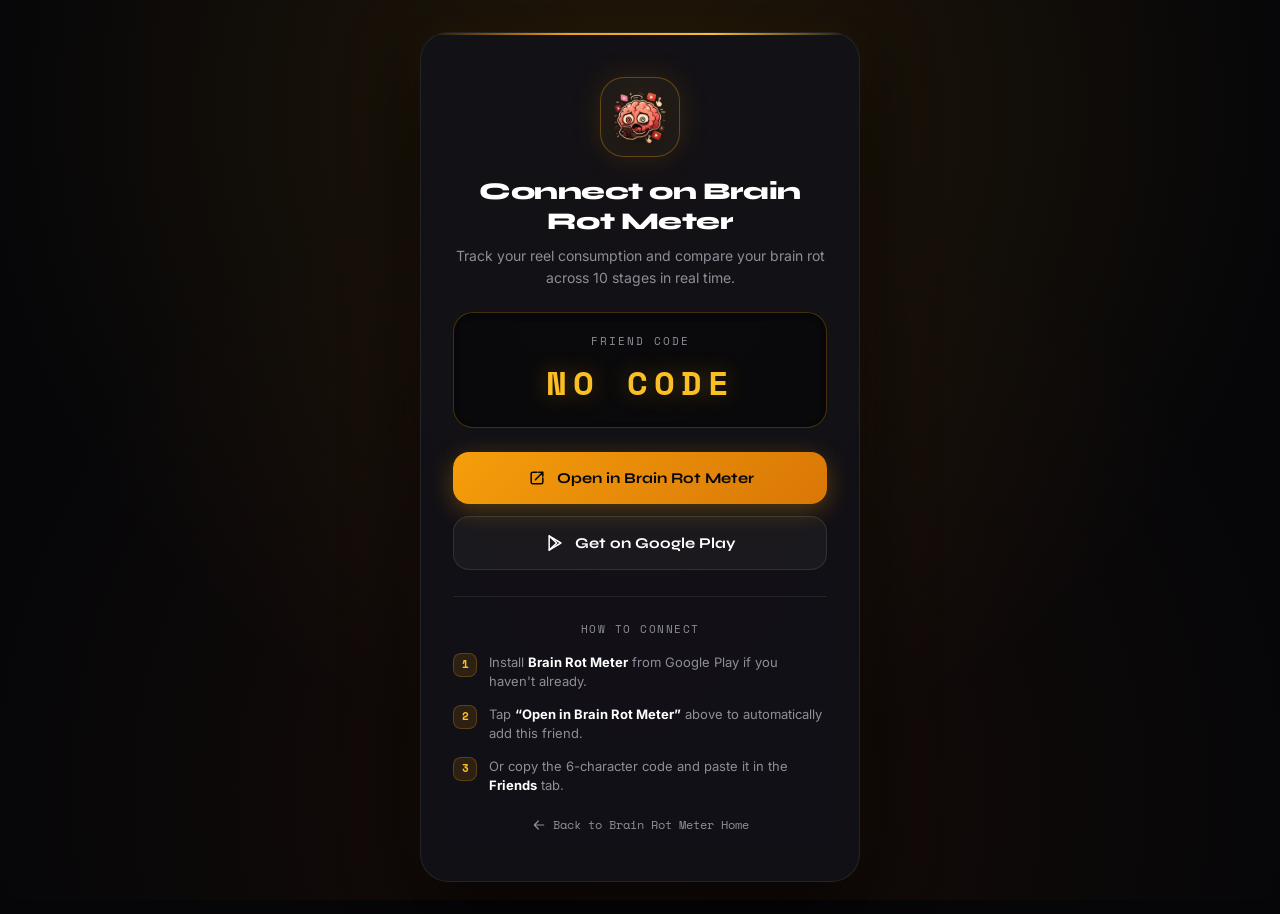
==== commit def09ee6: "fix(web): repair Hugeicons SVG symbols, add viewBox to all icons, fix clipping and path glitches" ====
--- a/connect.html
+++ b/connect.html
@@ -91,6 +91,7 @@
         stroke-linejoin: round;
         fill: none;
         flex-shrink: 0;
+        overflow: visible;
       }
       .hgi-sm { width: 16px; height: 16px; }
       .hgi-md { width: 22px; height: 22px; }
@@ -425,29 +426,30 @@
     </style>
   </head>
   <body>
-    <!-- Hugeicons master SVG defs -->
-    <svg xmlns="http://www.w3.org/2000/svg" style="display: none;">
+        <!-- Hugeicons master SVG defs -->
+    <svg xmlns="http://www.w3.org/2000/svg" style="position: absolute; width: 0; height: 0; overflow: hidden;" aria-hidden="true">
       <defs>
-        <g id="hgi-user">
+        <symbol id="hgi-user" viewBox="0 0 24 24">
           <circle cx="12" cy="8" r="3.5" />
-          <path d="M6 19c0-3 2.7-5 6-5s6 2 6 5" />
-        </g>
-        <g id="hgi-copy">
-          <path d="M8 4h10a2 2 0 012 2v10M16 8H6a2 2 0 00-2 2v10a2 2 0 002 2h10a2 2 0 002-2V10a2 2 0 00-2-2z" />
-        </g>
-        <g id="hgi-open-in-new">
-          <path d="M12 5H7a2 2 0 00-2 2v10a2 2 0 002 2h10a2 2 0 002-2v-5M14 5h5v5M10 14L19 5" />
-        </g>
-        <g id="hgi-google-play">
-          <path d="M5 3.5l11.5 8.5L5 20.5V3.5z" stroke-linejoin="round" />
-          <path d="M5 3.5l8.5 8.5M5 20.5l8.5-8.5" />
-        </g>
-        <g id="hgi-check">
-          <path d="M5 12l5 5L19 7" />
-        </g>
-        <g id="hgi-arrow-left">
-          <path d="M15 6l-6 6 6 6" />
-        </g>
+          <path d="M6 19c0-3 2.7-5 6-5s6 2 6 5" stroke-linecap="round" />
+        </symbol>
+        <symbol id="hgi-copy" viewBox="0 0 24 24">
+          <rect x="8.5" y="4.5" width="11" height="13" rx="2" />
+          <path d="M4.5 8.5v10a2 2 0 002 2h10" stroke-linecap="round" stroke-linejoin="round" />
+        </symbol>
+        <symbol id="hgi-open-in-new" viewBox="0 0 24 24">
+          <path d="M12 5H7a2 2 0 00-2 2v10a2 2 0 002 2h10a2 2 0 002-2v-5M14 5h5v5M10 14L19 5" stroke-linecap="round" stroke-linejoin="round" />
+        </symbol>
+        <symbol id="hgi-google-play" viewBox="0 0 24 24">
+          <path d="M5 3.5L19 12L5 20.5V3.5Z" stroke-linejoin="round" />
+          <path d="M5 3.5L14 12M5 20.5L14 12" />
+        </symbol>
+        <symbol id="hgi-check" viewBox="0 0 24 24">
+          <path d="M4.5 12.5l5 5L19.5 6.5" stroke-linecap="round" stroke-linejoin="round" />
+        </symbol>
+        <symbol id="hgi-arrow-left" viewBox="0 0 24 24">
+          <path d="M19 12H5M11 6l-6 6 6 6" stroke-linecap="round" stroke-linejoin="round" />
+        </symbol>
       </defs>
     </svg>
 
@@ -464,7 +466,7 @@
       <!-- Dynamic Inviter Preview -->
       <div class="inviter-card" id="inviter-card">
         <div class="inviter-avatar" id="inviter-avatar">
-          <svg class="hgi hgi-md"><use href="#hgi-user"></use></svg>
+          <svg class="hgi hgi-md" viewBox="0 0 24 24"><use href="#hgi-user"></use></svg>
         </div>
         <div class="inviter-info">
           <div class="inviter-name" id="inviter-name">Friend</div>
@@ -479,7 +481,7 @@
         <div class="label">Friend Code</div>
         <span class="code-display" id="code">------</span>
         <button class="copy-btn" id="copy-btn" onclick="copyCode()">
-          <svg class="hgi hgi-sm"><use href="#hgi-copy"></use></svg>
+          <svg class="hgi hgi-sm" viewBox="0 0 24 24"><use href="#hgi-copy"></use></svg>
           <span>Copy Code</span>
         </button>
       </div>
@@ -487,7 +489,7 @@
       <!-- Actions -->
       <div class="actions">
         <a class="btn btn-primary" id="open-app-btn" href="#" onclick="openInApp(event)">
-          <svg class="hgi"><use href="#hgi-open-in-new"></use></svg>
+          <svg class="hgi" viewBox="0 0 24 24"><use href="#hgi-open-in-new"></use></svg>
           <span>Open in Brain Rot Meter</span>
         </a>
         <a
@@ -497,7 +499,7 @@
           target="_blank"
           rel="noopener noreferrer"
         >
-          <svg class="hgi"><use href="#hgi-google-play"></use></svg>
+          <svg class="hgi" viewBox="0 0 24 24"><use href="#hgi-google-play"></use></svg>
           <span>Get on Google Play</span>
         </a>
       </div>
@@ -520,13 +522,13 @@
       </div>
 
       <a href="index.html" class="back-home">
-        <svg class="hgi hgi-sm"><use href="#hgi-arrow-left"></use></svg>
+        <svg class="hgi hgi-sm" viewBox="0 0 24 24"><use href="#hgi-arrow-left"></use></svg>
         <span>Back to Brain Rot Meter Home</span>
       </a>
     </div>
 
     <div id="toast">
-      <svg class="hgi hgi-sm" style="color: #4ade80;"><use href="#hgi-check"></use></svg>
+      <svg class="hgi hgi-sm" style="color: #4ade80;" viewBox="0 0 24 24"><use href="#hgi-check"></use></svg>
       <span id="toast-text">Copied to clipboard!</span>
     </div>
 
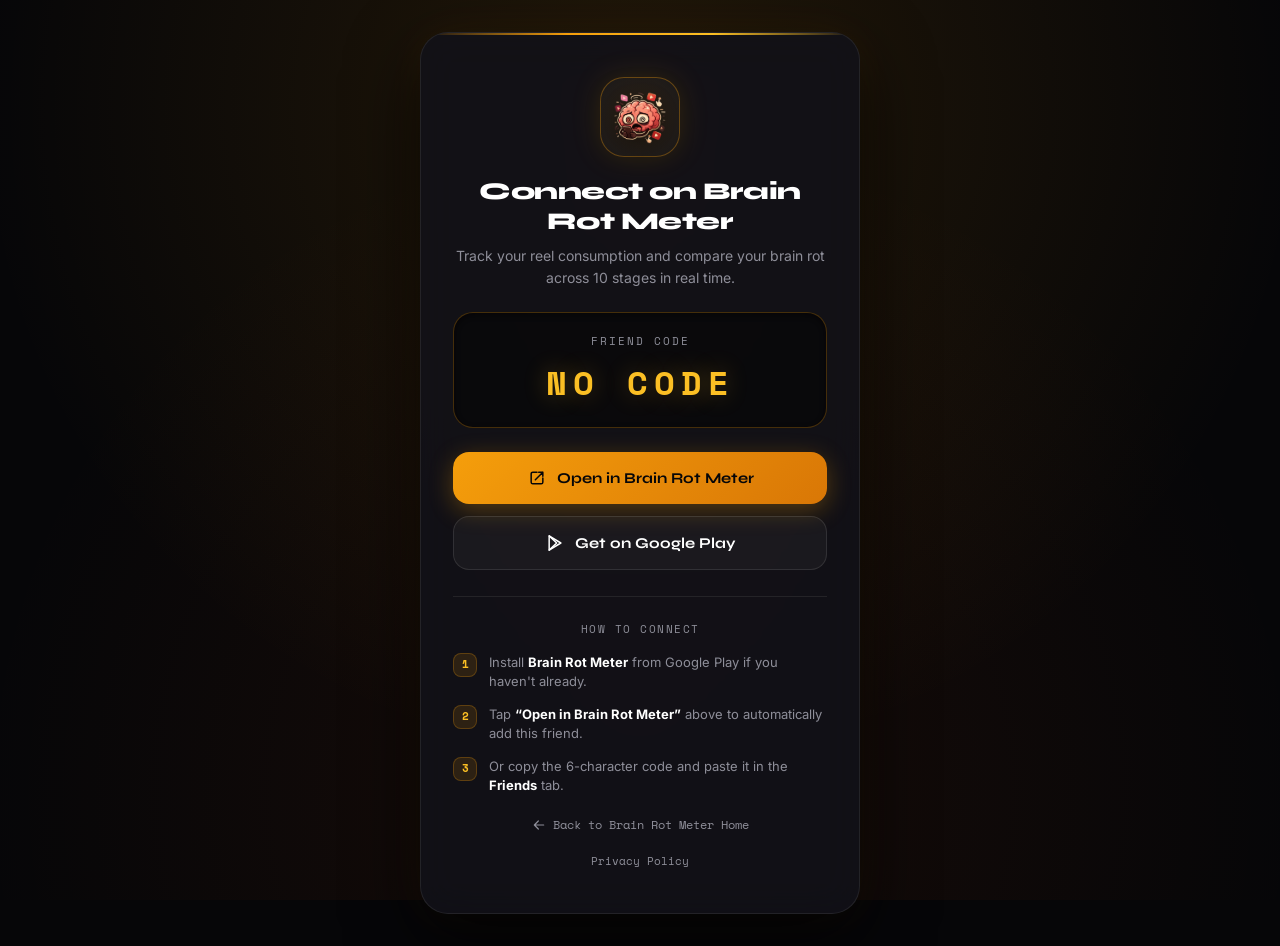
==== commit 497d2548: "feat(web): add developer-protective privacy policy, standalone privacy.html, and update contact emai" ====
--- a/connect.html
+++ b/connect.html
@@ -525,6 +525,9 @@
         <svg class="hgi hgi-sm" viewBox="0 0 24 24"><use href="#hgi-arrow-left"></use></svg>
         <span>Back to Brain Rot Meter Home</span>
       </a>
+      <div style="margin-top: 12px;">
+        <a href="privacy.html" style="font-size: 11px; font-family: var(--font-mono); color: var(--text-dim); text-decoration: none; transition: color 0.2s;">Privacy Policy</a>
+      </div>
     </div>
 
     <div id="toast">
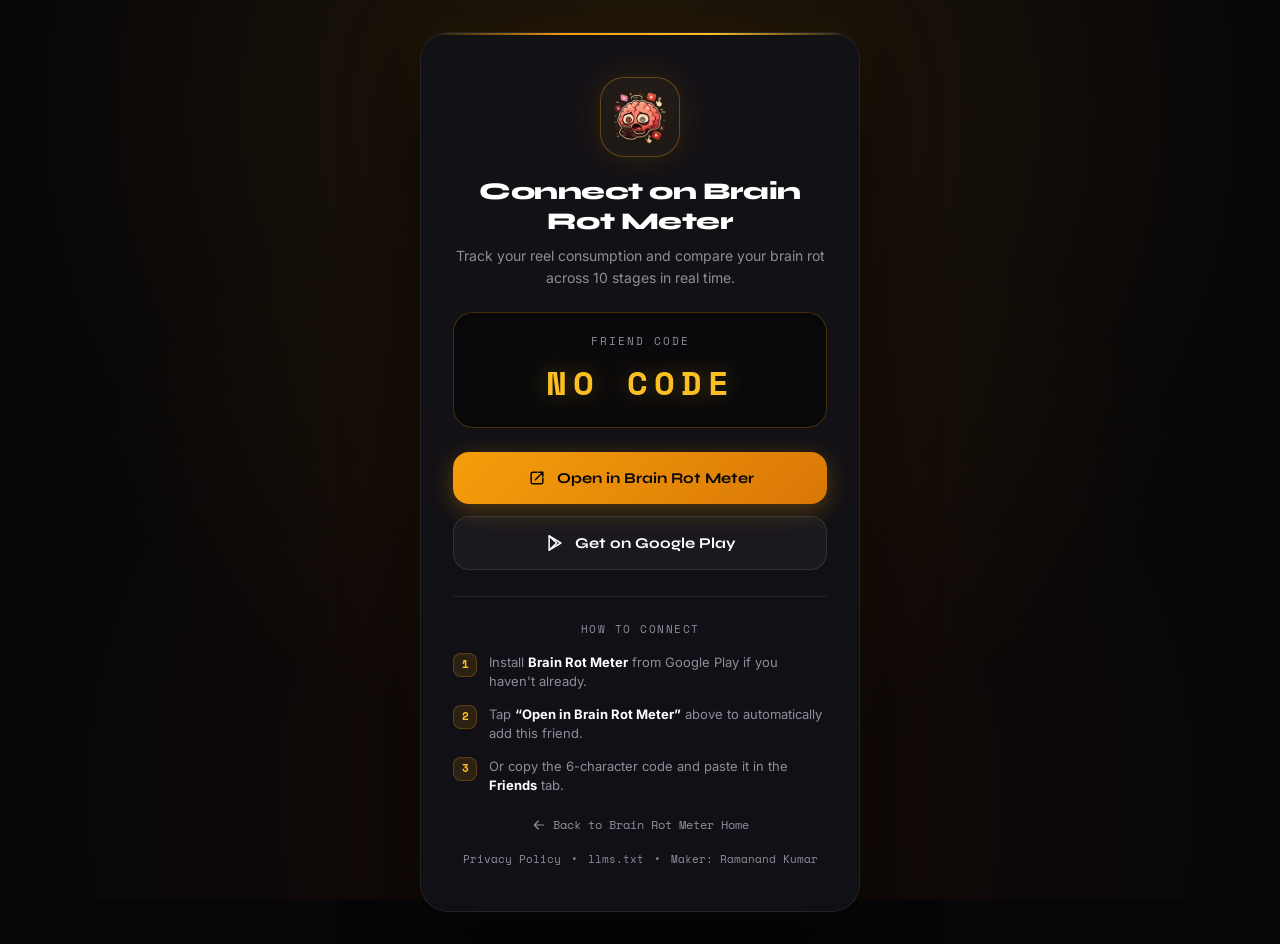
==== commit 38db1602: "feat(seo): add llms.txt, JSON-LD schemas, sitemap, robots.txt, og-image, and creator attribution for" ====
--- a/connect.html
+++ b/connect.html
@@ -8,11 +8,15 @@
       name="description"
       content="A friend challenged you to connect on Brain Rot Meter! Compare your daily Instagram Reels and YouTube Shorts screen rot in real time across 10 stages."
     />
-    <meta name="theme-color" content="#080604" />
+    <meta name="keywords" content="connect friend code, brain rot meter friend invite, compare reel screen time, instagram reels battle, youtube shorts leaderboard, ramascript, ramanand kumar" />
+    <meta name="author" content="Ramanand Kumar (RamaScript)" />
+    <meta name="theme-color" content="#060608" />
+    <link rel="canonical" href="https://ramascript.com/brain-rot-meter/connect.html" />
 
     <!-- Open Graph -->
     <meta property="og:type" content="website" />
-    <meta property="og:title" content="Connect on Brain Rot Meter" />
+    <meta property="og:site_name" content="Brain Rot Meter" />
+    <meta property="og:title" content="Connect with Friends — Brain Rot Meter" />
     <meta
       property="og:description"
       content="Track your reel consumption and see who rots their brain faster across 10 stages. No fluff, just the raw truth."
@@ -21,9 +25,11 @@
       property="og:image"
       content="https://ramascript.com/brain-rot-meter/og-image.png"
     />
+    <meta property="og:image:width" content="1200" />
+    <meta property="og:image:height" content="630" />
     <meta
       property="og:url"
-      content="https://ramascript.com/brain-rot-meter/connect"
+      content="https://ramascript.com/brain-rot-meter/connect.html"
     />
 
     <!-- Twitter Card -->
@@ -33,6 +39,46 @@
       name="twitter:description"
       content="Compare your daily reel consumption with friends in real time."
     />
+    <meta name="twitter:image" content="https://ramascript.com/brain-rot-meter/og-image.png" />
+
+    <!-- JSON-LD Structured Data -->
+    <script type="application/ld+json">
+    {
+      "@context": "https://schema.org",
+      "@type": "WebPage",
+      "name": "Connect on Brain Rot Meter",
+      "url": "https://ramascript.com/brain-rot-meter/connect.html",
+      "description": "Add friends and compare daily Instagram Reels and YouTube Shorts counts in real time.",
+      "isPartOf": {
+        "@type": "WebSite",
+        "name": "Brain Rot Meter",
+        "url": "https://ramascript.com/brain-rot-meter/"
+      },
+      "breadcrumb": {
+        "@type": "BreadcrumbList",
+        "itemListElement": [
+          {
+            "@type": "ListItem",
+            "position": 1,
+            "name": "RamaScript",
+            "item": "https://ramascript.com"
+          },
+          {
+            "@type": "ListItem",
+            "position": 2,
+            "name": "Brain Rot Meter",
+            "item": "https://ramascript.com/brain-rot-meter/"
+          },
+          {
+            "@type": "ListItem",
+            "position": 3,
+            "name": "Connect",
+            "item": "https://ramascript.com/brain-rot-meter/connect.html"
+          }
+        ]
+      }
+    }
+    </script>
 
     <link rel="preconnect" href="https://fonts.googleapis.com" />
     <link rel="preconnect" href="https://fonts.gstatic.com" crossorigin />
@@ -525,8 +571,12 @@
         <svg class="hgi hgi-sm" viewBox="0 0 24 24"><use href="#hgi-arrow-left"></use></svg>
         <span>Back to Brain Rot Meter Home</span>
       </a>
-      <div style="margin-top: 12px;">
-        <a href="privacy.html" style="font-size: 11px; font-family: var(--font-mono); color: var(--text-dim); text-decoration: none; transition: color 0.2s;">Privacy Policy</a>
+      <div style="margin-top: 14px; display: flex; justify-content: center; align-items: center; gap: 10px; font-size: 11px; font-family: var(--font-mono); color: var(--text-dim);">
+        <a href="privacy.html" style="color: var(--text-dim); text-decoration: none;">Privacy Policy</a>
+        <span>•</span>
+        <a href="llms.txt" style="color: var(--text-dim); text-decoration: none;">llms.txt</a>
+        <span>•</span>
+        <a href="index.html#about" style="color: var(--text-dim); text-decoration: none;">Maker: Ramanand Kumar</a>
       </div>
     </div>
 
